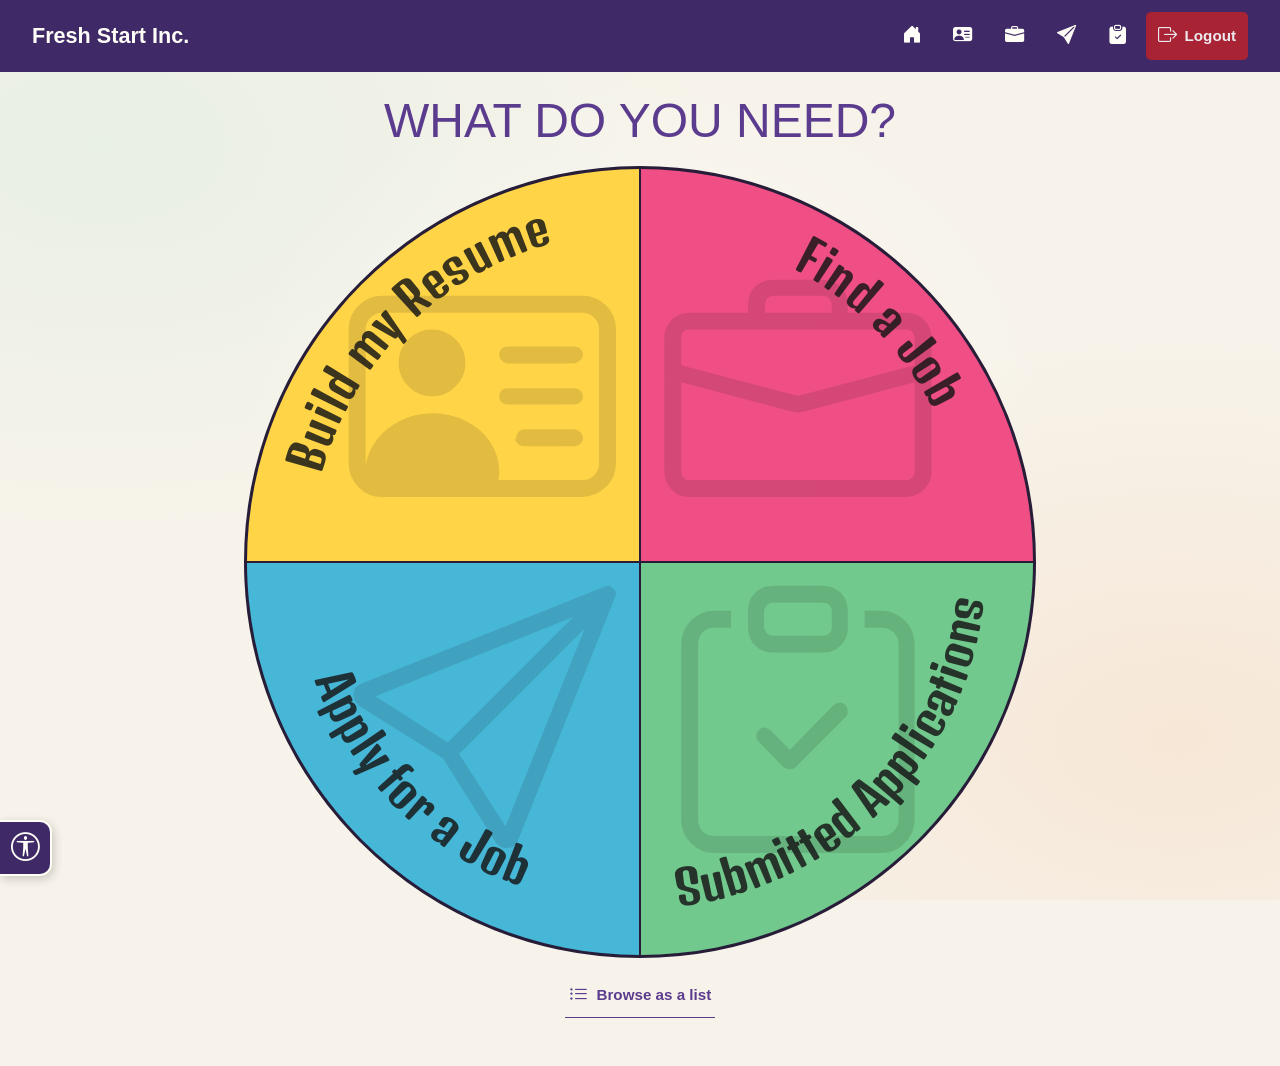
==== index.html @ 35d441ce "Add files via upload" ====
<!doctype html>
<html lang="en">
  <head>
    <meta charset="UTF-8" />
    <meta name="viewport" content="width=device-width, initial-scale=1.0" />
    <meta name="description" content="Fresh Start Inc. helps people find work, build resumes, and track their progress." />
    
    <title>Fresh Start Inc. | Your next chapter starts here</title>
    
    <link rel="preconnect" href="https://fonts.googleapis.com" />
    <link rel="preconnect" href="https://fonts.gstatic.com" crossorigin />
    <link href="https://fonts.googleapis.com/css2?family=Denk+One&family=Kavoon&family=Mogra&display=swap" rel="stylesheet">    <link rel="stylesheet" href="https://cdn.jsdelivr.net/npm/bootstrap-icons@1.11.3/font/bootstrap-icons.min.css" />
    
    <link rel="stylesheet" href="styles.css" />
    <script src="script.js" defer></script>
  </head>

  <body>
    <div class="radar-background" id="radar-background" data-component-url="components/radar/radar.html" aria-hidden="true"></div>

    <div class="navbar-mount" data-navbar data-component-url="components/navbar/navbar.html"></div>
    <div data-component-url="components/accessibility/accessibility.html"></div>

    <main id="main-content">
      <section class="welcome" id="home" aria-labelledby="page-title">
        <h1 id="page-title">What do you need?</h1>
      </section>

      <section class="navigation-section" aria-label="Fresh Start actions">
        <div class="circle-navigation" id="circle-navigation">
          <a class="action action-resume" href="/pages/resumeBuilder/resumeBuilder.html" aria-label="Build my resume">
            <span class="action-content">
              <i class="action-icon bi bi-person-vcard" aria-hidden="true"></i>
              <svg class="action-label-curve" viewBox="0 0 100 100" aria-hidden="true">
                <defs><path id="resume-curve" d="M 16 100 A 84 84 0 0 1 100 16" /></defs>
                <text class="mogra-regular"><textPath href="#resume-curve" startOffset="50%" text-anchor="middle">Build my Resume</textPath></text>
              </svg>
            </span>
          </a>
          <a class="action action-find" href="/pages/findJob/findJob.html" aria-label="Find a job">
            <span class="action-content">
              <i class="action-icon bi bi-briefcase" aria-hidden="true"></i>
              <svg class="action-label-curve" viewBox="0 0 100 100" aria-hidden="true">
                <defs><path id="find-curve" d="M 0 16 A 84 84 0 0 1 84 100" /></defs>
                <text class="mogra-regular"><textPath href="#find-curve" startOffset="50%" text-anchor="middle">Find a Job</textPath></text>
              </svg>
            </span>
          </a>
          <a class="action action-apply" href="/pages/applyJob/applyJob.html" aria-label="Apply for a job">
            <span class="action-content">
              <i class="action-icon bi bi-send" aria-hidden="true"></i>
              <svg class="action-label-curve" viewBox="0 0 100 100" aria-hidden="true">
                <defs><path id="apply-curve" d="M 12 0 A 88 88 0 0 0 100 88" /></defs>
                <text class="mogra-regular"><textPath href="#apply-curve" startOffset="50%" text-anchor="middle">Apply for a Job</textPath></text>
              </svg>
            </span>
          </a>
          <a class="action action-applications" href="/pages/myApplications.html" aria-label="My submitted applications">
            <span class="action-content">
              <i class="action-icon bi bi-clipboard-check" aria-hidden="true"></i>
              <svg class="action-label-curve" viewBox="0 0 100 100" aria-hidden="true">
                <defs><path id="applications-curve" d="M 0 88 A 88 88 0 0 0 88 0" /></defs>
                <text class="mogra-regular"><textPath href="#applications-curve" startOffset="50%" text-anchor="middle">Submitted Applications</textPath></text>
              </svg>
            </span>
          </a>
        </div>

        <div class="list-navigation" id="list-navigation" hidden>
          <a class="action-list action-resume" href="/pages/resumeBuilder.html"><i class="list-icon bi bi-person-vcard" aria-hidden="true"></i><span><strong>Build my resume</strong></span><span aria-hidden="true">→</span></a>
          <a class="action-list action-find" href="/pages/findJob.html"><i class="list-icon bi bi-briefcase" aria-hidden="true"></i><span><strong>Find a job</strong></span><span aria-hidden="true">→</span></a>
          <a class="action-list action-apply" href="/pages/applyJob.html"><i class="list-icon bi bi-send" aria-hidden="true"></i><span><strong>Apply for a job</strong></span><span aria-hidden="true">→</span></a>
          <a class="action-list action-applications" href="/pages/myApplications.html"><i class="list-icon bi bi-clipboard-check" aria-hidden="true"></i><span><strong>My applications</strong></span><span aria-hidden="true">→</span></a>
        </div>

        <button class="view-toggle" id="view-toggle" type="button" aria-pressed="false">
          <i class="view-toggle-icon bi bi-list-ul" aria-hidden="true"></i>
          <span class="view-toggle-label">Browse as a list</span>
        </button>
      </section>
    </main>
  </body>
</html>
---- styles.css ----
:root {
  --pp: #f7f3ea;
  --i: #171717;
  --v: #5b3b8d;
  --p: #f04f86;
  --o: #ff8243;
  --y: #ffd447;
  --b: #47b7d8;
  --m: #72c98d;
  --w: #fffdf7;
  --l: #271d39;
}

* { 
  box-sizing: border-box; 
}
html { 
  scroll-behavior: smooth; 
}
body {
  position: relative;
  display: flex;
  flex-direction: column;
  min-height: 100vh;
  min-height: 100svh;
  margin: 0;
  min-width: 320px;
  overflow-x: hidden;
  background: var(--pp);
  color: var(--i);
  font-family: "Lexend", sans-serif;
  font-size: 1.125rem;
  line-height: 1.45;
}
a, button { 
  -webkit-tap-highlight-color: transparent; 
}
a { 
  color: inherit; 
}
::selection { 
  background: var(--y); 
  color: var(--i); 
}
:focus-visible { 
  outline: 4px solid var(--i); 
  outline-offset: 5px; 
}

.skip-link {
  position: fixed;
  left: 1rem;
  top: -5rem;
  z-index: 20;
  padding: .7rem 1rem;
  background: var(--i);
  color: var(--w);
  font-weight: 700;
}
.skip-link:focus { top: 1rem; }
.radar-background { 
  position: fixed; 
  inset: 0; 
  z-index: 0; 
  overflow: hidden; 
  pointer-events: none; 
}

.navbar-mount { 
  position: relative; 
  z-index: 5; 
  flex: 0 0 auto; 
  width: 100%; 
}

main { 
  position: relative; 
  z-index: 1; 
  width: 100%; 
  max-width: 1180px; 
  flex: 1 0 auto;
  margin: 0 auto; 
  padding: 1.5rem 2rem 3rem; 
}
.welcome { 
  max-width: 760px; 
  margin: 0 auto 1.2rem; 
  text-align: center; 
}
h1 {
  margin: 0;
  color: var(--v);
  font-family: "Bowlby One SC", "Lexend", sans-serif;
  font-size: 3rem;
  font-weight: 400;
  line-height: 1.05;
  text-wrap: balance;
  text-transform: uppercase;
}
.intro { 
  margin: .35rem auto 0; 
  max-width: 480px; 
  font-size: 1.2rem; 
  font-weight: 800; 
}
.navigation-section { 
  display: flex; 
  flex-direction: column; 
  align-items: center; 
}
.circle-navigation {
  position: relative;
  width: min(94vw, 88svh, 1100px, 100%);
  aspect-ratio: 1 / 1;
  container-type: inline-size;
  display: grid;
  grid-template-columns: 1fr 1fr;
  grid-template-rows: 1fr 1fr;
  gap: 1.5px;
  overflow: hidden;
  border: 3px solid var(--l);
  border-radius: 50%;
  background: var(--l);
}
.action {
  position: relative;
  isolation: isolate;
  display: flex;
  align-items: center;
  justify-content: center;
  min-width: 0;
  overflow: hidden;
  color: var(--i);
  text-align: center;
  text-decoration: none;
  background: var(--accent);
  transition: background-color 180ms ease;
}
.action:hover, .action:focus-visible { 
  background: var(--hover); 
  z-index: 1; 
}
.action-content { 
  position: static; 
  display: block; 
  width: 100%; 
  height: 100%; 
}
.action .action-icon { 
  position: absolute; 
  z-index: 0; 
  font-size: clamp(5.5rem, 34cqw, 22rem); 
  line-height: 1; 
  color: var(--i); 
  opacity: .12; 
}
.action-label-curve { 
  position: absolute; 
  z-index: 1; 
  inset: 0; 
  width: 100%; 
  height: 100%; 
  overflow: visible; 
  color: var(--i); 
  pointer-events: none; 
}
.action-label-curve text { 
  fill: currentColor; 
  font-size: 12px; 
  opacity: .84; 
}
.action-applications .action-label-curve text { 
  font-size: 12px; 
}
.mogra-regular { 
  font-family: "Denk One", sans-serif; 
  font-weight: 400; font-style: normal; 
}
.action-resume .action-icon { 
  right: 6%; 
  bottom: 6%; 
}
.action-find .action-icon {
  bottom: 6%;
  left: 6%; 
}
.action-apply .action-icon { 
  top: 6%; 
  right: 6%; 
}
.action-applications .action-icon { 
  top: 6%; 
  left: 6%; 
}
.action-resume { 
  --accent: var(--y); 
  --hover: #fff09a; 
}
.action-find { 
  --accent: var(--p); 
  --hover: #ff93b7; 
}
.action-apply { 
  --accent: var(--b); 
  --hover: #90e4f2; 
}
.action-applications { 
  --accent: var(--m); 
  --hover: #a8e6b0; 
}

.list-navigation { 
  width: min(660px, 100%); 
  flex-direction: column; 
  gap: .8rem; 
}
.list-navigation[hidden] { 
  display: none; 
}
.action-list {
  display: grid;
  grid-template-columns: 58px 1fr auto;
  align-items: center;
  gap: 1rem;
  min-height: 86px;
  padding: .7rem 1rem;
  border: 3px solid var(--l);
  background: var(--accent);
  text-decoration: none;
  box-shadow: 5px 5px 0 var(--i);
  transition: background-color 180ms ease, transform 180ms ease;
}
.action-list:hover, .action-list:focus-visible { 
  background: var(--hover); 
  transform: translate(-2px, -2px); 
}
.action-list:active { 
  transform: translate(2px, 2px); 
  box-shadow: 2px 2px 0 var(--i); 
}
.list-icon { 
  display: grid; 
  place-items: center; 
  font-size: 2.5rem; 
  text-align: center; 
}
.action-list strong { 
  display: block; 
  font-family: "Lexend", sans-serif; 
  font-size: 1.3rem; 
  font-weight: 800; 
  line-height: 1.1; 
}


.view-toggle { 
  display: inline-flex; 
  align-items: center; 
  justify-content: center; 
  gap: .55rem; 
  min-height: 44px; 
  margin-top: 1rem; 
  padding: .4rem .25rem; 
  border: 0; 
  border-bottom: 1px solid currentColor; 
  border-radius: 0; 
  background: transparent; 
  color: var(--v); 
  font: inherit; 
  font-size: .95rem; 
  font-weight: 700; 
  cursor: pointer; 
  transition: color 160ms ease, border-color 160ms ease; 
}
.view-toggle:hover { 
  border-color: var(--i);
  color: var(--i); 
}
.view-toggle:active { 
  color: var(--v); 
}
.view-toggle:focus-visible { 
  outline: 3px solid var(--v); 
  outline-offset: 4px; 
}
.view-toggle-icon { 
  font-size: 1.25em;
  line-height: 1; 
}
.site-footer { 
  position: relative; 
  z-index: 1;
  width: 100%; 
  max-width: 1180px; 
  margin: 0 auto; 
  padding: 1rem 2rem 1.5rem; 
  border-top: 3px solid var(--l); 
  color: var(--v); 
  font-size: .95rem; 
  font-weight: 700; 
}
.site-footer { 
  display: flex; 
  justify-content: space-between; 
  gap: 1rem; 
}
.list-navigation.is-visible { 
  display: flex; 
}
.circle-navigation.is-hidden { 
  display: none; 
}

@media (max-width: 560px) {
  main { padding: 1.4rem 1rem 2.5rem; }
  h1 { font-size: 2rem; }
  .site-footer { padding: 1rem; flex-direction: column; }
}
@media (max-width: 390px) {
  .action-label-curve text {
     font-size: 10px; 
    }
  .action-applications .action-label-curve text { 
    font-size: 7.2px; 
  }
}
@media (prefers-reduced-motion: reduce) {
  *, *::before, *::after { 
    scroll-behavior: auto !important;
    transition-duration: .01ms !important; 
    animation-duration: .01ms !important; 
  }
}
@media print { 
  .site-navbar__toggle, .view-toggle, .skip-link { 
    display: none; 
  } 
  .circle-navigation { 
    box-shadow: none; 
  } 
}
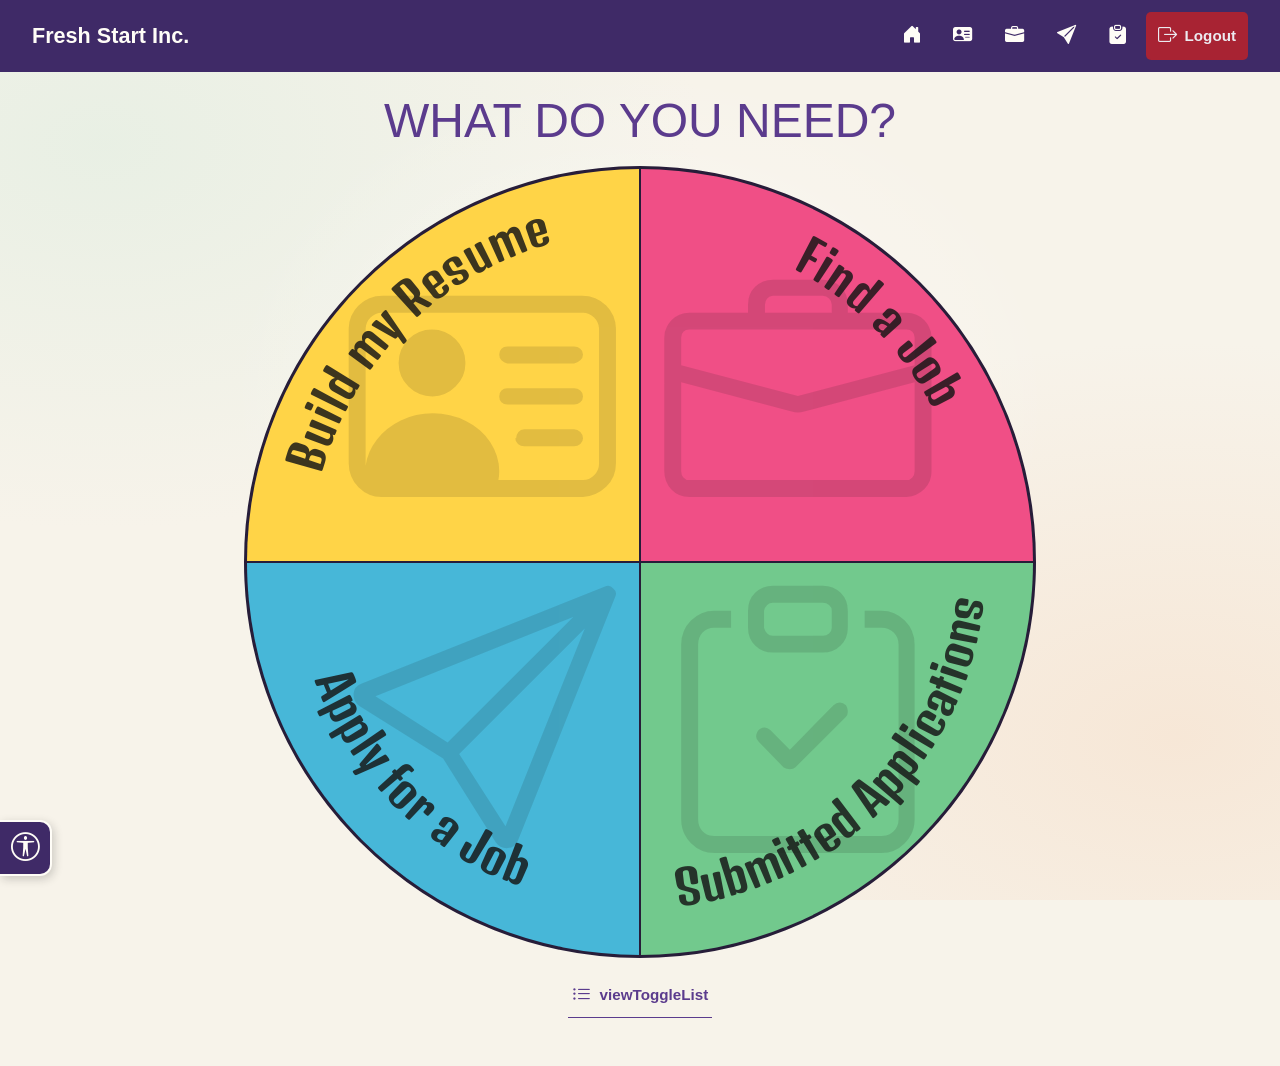
==== commit 753d7a40: "e" ====
--- a/index.html
+++ b/index.html
@@ -26,7 +26,7 @@
         <h1 id="page-title">What do you need?</h1>
       </section>
 
-      <section class="navigation-section" aria-label="Fresh Start actions">
+      <section class="navigation-section" aria-label="Fresh Start actions" data-i18n-aria="freshStartActions">
         <div class="circle-navigation" id="circle-navigation">
           <a class="action action-resume" href="/pages/resumeBuilder/resumeBuilder.html" aria-label="Build my resume">
             <span class="action-content">
@@ -55,7 +55,7 @@
               </svg>
             </span>
           </a>
-          <a class="action action-applications" href="/pages/myApplications.html" aria-label="My submitted applications">
+          <a class="action action-applications" href="/pages/mySubmissions/mySubmissions.html" aria-label="My submitted applications">
             <span class="action-content">
               <i class="action-icon bi bi-clipboard-check" aria-hidden="true"></i>
               <svg class="action-label-curve" viewBox="0 0 100 100" aria-hidden="true">
@@ -67,15 +67,15 @@
         </div>
 
         <div class="list-navigation" id="list-navigation" hidden>
-          <a class="action-list action-resume" href="/pages/resumeBuilder.html"><i class="list-icon bi bi-person-vcard" aria-hidden="true"></i><span><strong>Build my resume</strong></span><span aria-hidden="true">→</span></a>
-          <a class="action-list action-find" href="/pages/findJob.html"><i class="list-icon bi bi-briefcase" aria-hidden="true"></i><span><strong>Find a job</strong></span><span aria-hidden="true">→</span></a>
-          <a class="action-list action-apply" href="/pages/applyJob.html"><i class="list-icon bi bi-send" aria-hidden="true"></i><span><strong>Apply for a job</strong></span><span aria-hidden="true">→</span></a>
-          <a class="action-list action-applications" href="/pages/myApplications.html"><i class="list-icon bi bi-clipboard-check" aria-hidden="true"></i><span><strong>My applications</strong></span><span aria-hidden="true">→</span></a>
+          <a class="action-list action-resume" href="/pages/resumeBuilder/resumeBuilder.html"><i class="list-icon bi bi-person-vcard" aria-hidden="true"></i><span><strong>Build my resume</strong></span><span aria-hidden="true">→</span></a>
+          <a class="action-list action-find" href="/pages/findJob/findJob.html"><i class="list-icon bi bi-briefcase" aria-hidden="true"></i><span><strong>Find a job</strong></span><span aria-hidden="true">→</span></a>
+          <a class="action-list action-apply" href="/pages/applyJob/applyJob.html"><i class="list-icon bi bi-send" aria-hidden="true"></i><span><strong>Apply for a job</strong></span><span aria-hidden="true">→</span></a>
+          <a class="action-list action-applications" href="/pages/mySubmissions/mySubmissions.html"><i class="list-icon bi bi-clipboard-check" aria-hidden="true"></i><span><strong>My applications</strong></span><span aria-hidden="true">→</span></a>
         </div>
 
         <button class="view-toggle" id="view-toggle" type="button" aria-pressed="false">
           <i class="view-toggle-icon bi bi-list-ul" aria-hidden="true"></i>
-          <span class="view-toggle-label">Browse as a list</span>
+          <span class="view-toggle-label" data-i18n="viewToggleList">Browse as a list</span>
         </button>
       </section>
     </main>
